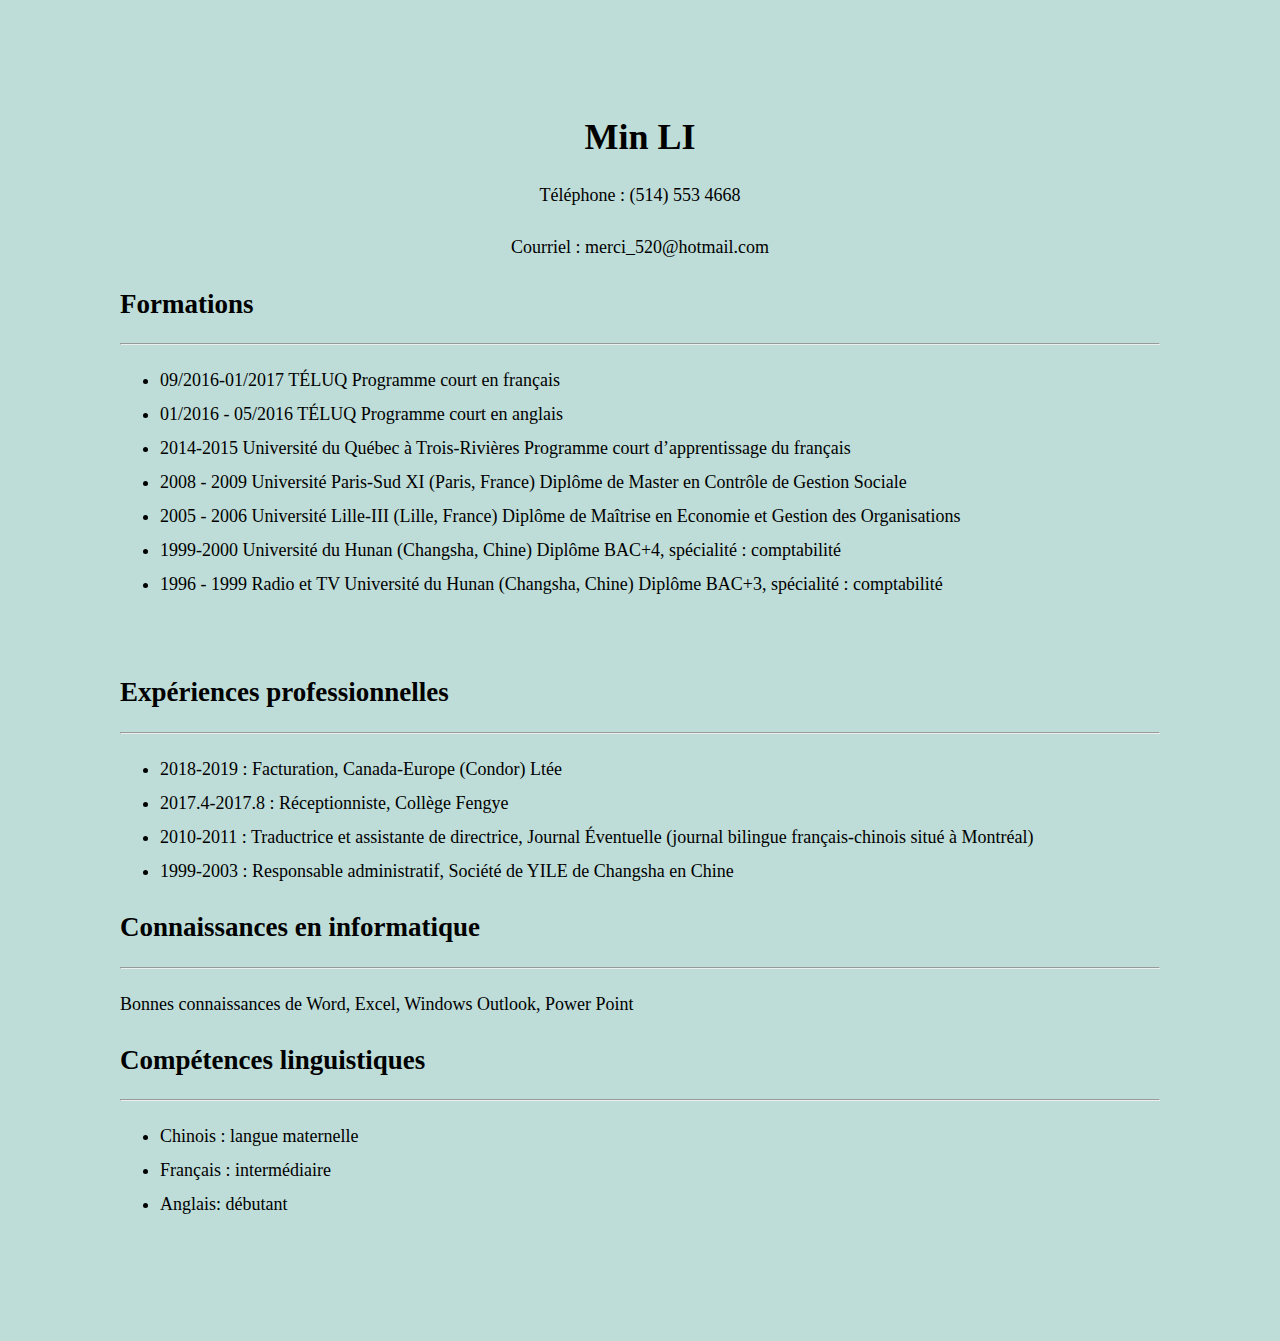
==== index.html @ 52ea101c "Chargment de partage de mon CV en lligne" ====
<!DOCTYPE html>
<html lang="en">
<head>
    <meta charset="UTF-8">
    <meta http-equiv="X-UA-Compatible" content="IE=edge">
    <meta name="viewport" content="width=device-width, initial-scale=1.0">
    <title>CV</title>
    <link rel="stylesheet" href="style.css">
</head>

<body>
  <header><h1><b>Min LI</b></h1></header>   
<div>
    <p><gras>Téléphone :</gras> (514) 553 4668</p>
    <p>Courriel : merci_520@hotmail.com</p>
</div>
<h2><b>Formations</b></h2>
<hr>

<ul>	
    <li>09/2016-01/2017     TÉLUQ Programme court en français</li>

	<li>01/2016 - 05/2016    TÉLUQ
                   Programme court en anglais</li>

    <li>2014-2015          Université du Québec à Trois-Rivières
                      Programme court d’apprentissage du français </li>

    <li>2008 - 2009         Université Paris-Sud XI (Paris, France)
                      Diplôme de Master en Contrôle de Gestion Sociale</li> 
 
	<li>2005 - 2006          Université Lille-III (Lille, France)
                      Diplôme de Maîtrise en Economie et Gestion des Organisations</li>

	<li>1999-2000          Université du Hunan (Changsha, Chine)
                   Diplôme BAC+4, spécialité : comptabilité</li>

	<li>1996 - 1999         Radio et TV Université du Hunan (Changsha, Chine)
                   Diplôme BAC+3, spécialité : comptabilité</li>
 </ul>
 <br>

<h2><b>Expériences professionnelles</b></h2>
<hr>

<ul>
    <li>2018-2019 : Facturation, Canada-Europe (Condor) Ltée</li>

    <li>	2017.4-2017.8 : Réceptionniste, Collège Fengye</li>

    <li>	2010-2011 : Traductrice et assistante de directrice, Journal Éventuelle (journal    
            bilingue français-chinois situé à Montréal) </li>

    <li>	1999-2003 : Responsable administratif, Société de YILE de Changsha en Chine</li>
</ul>

<h2><b>Connaissances en informatique</b></h2>
<hr>

<p>Bonnes connaissances de Word, Excel, Windows Outlook, Power Point</p>

<h2><b>Compétences linguistiques</b></h2>
<hr>

<ul>	
    <li>Chinois : langue maternelle</li> 
    <li>Français : intermédiaire</li>
    <li>Anglais: débutant</li>
</ul>

</body>
</html>
---- style.css ----
body{
    background-color: rgb(190, 221, 216);
    margin: 120px; /*Margins sur les quatres côtés*/
    line-height:34px ;
    font-size:large;
}

header{
    text-align : center;
}
div{
    text-align : center;
}
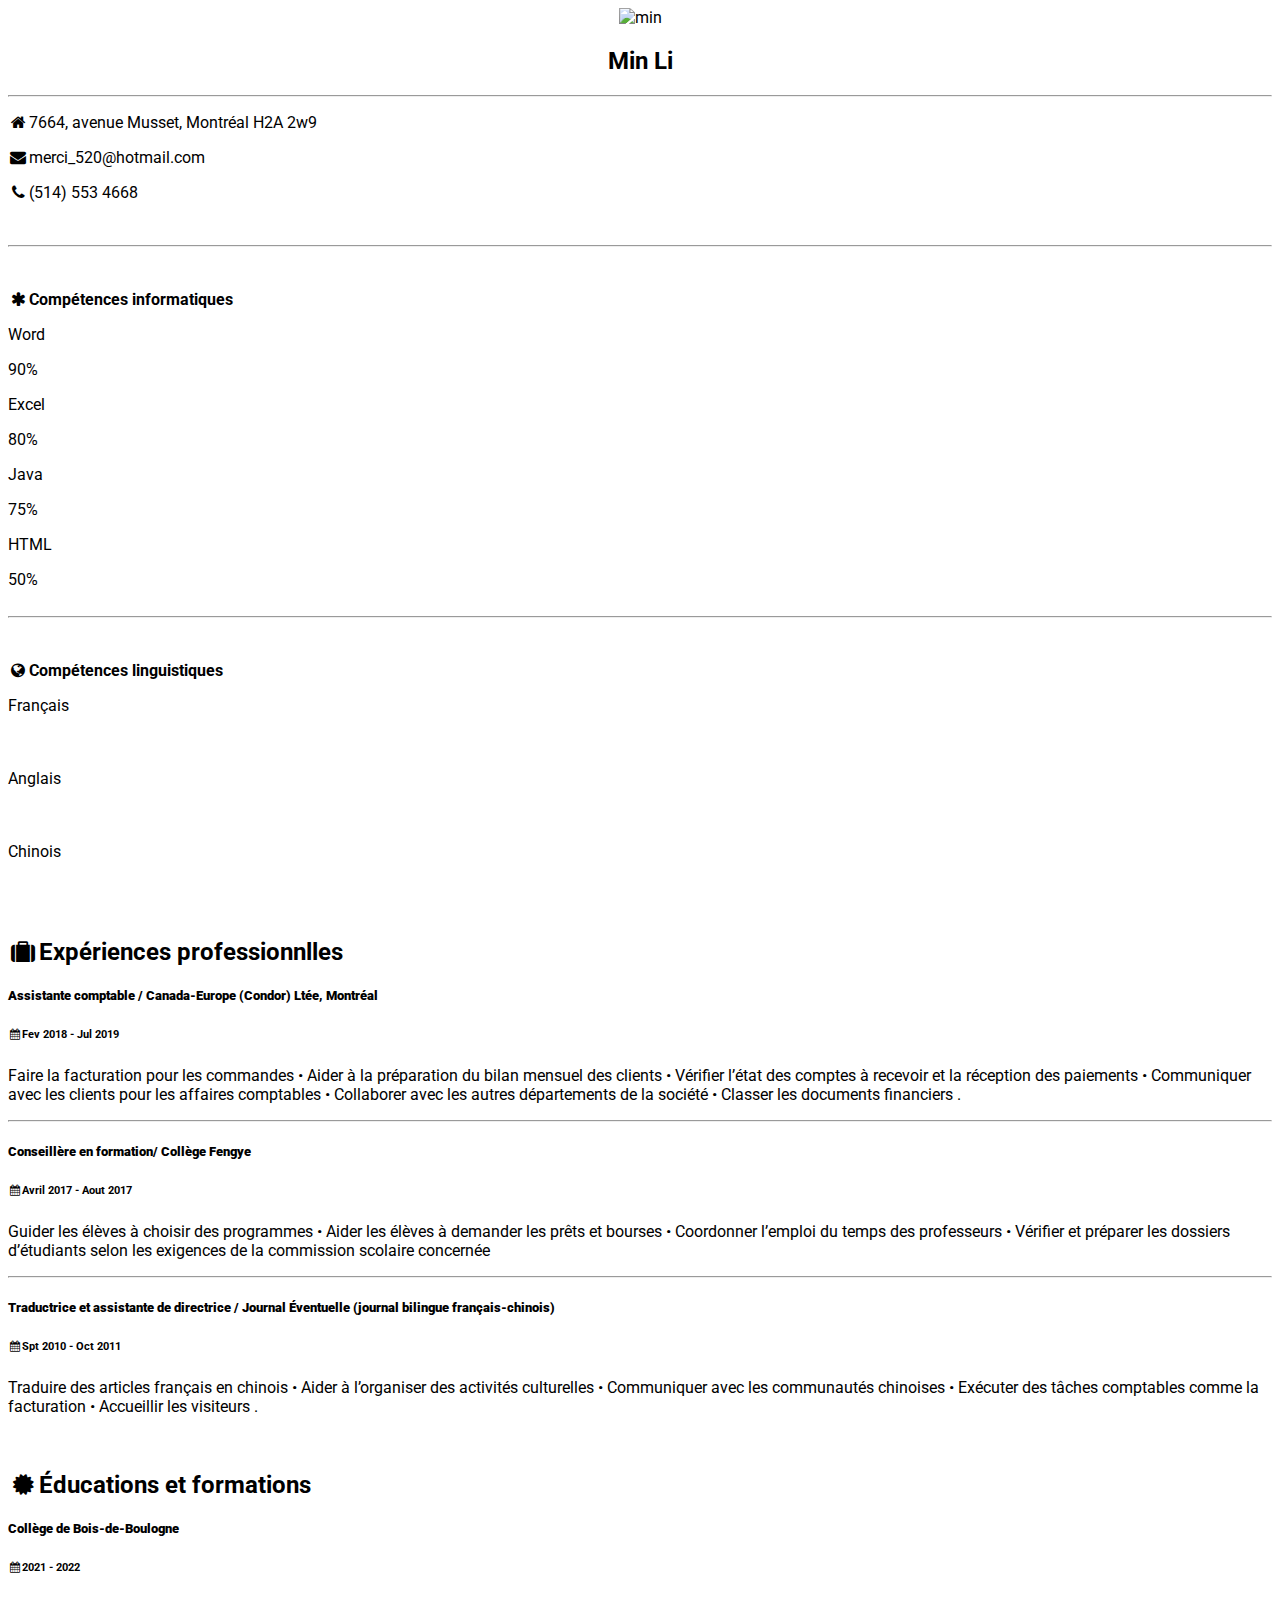
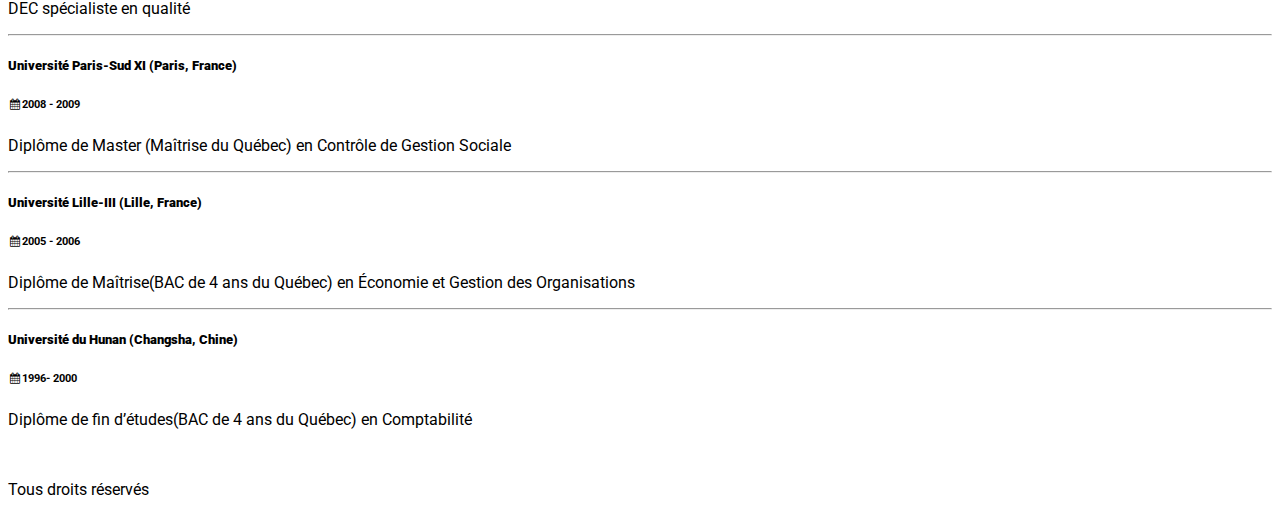
==== commit 056541bb: "Add files via upload" ====
--- a/index.html
+++ b/index.html
@@ -1,72 +1,172 @@
 <!DOCTYPE html>
-<html lang="en">
-<head>
-    <meta charset="UTF-8">
-    <meta http-equiv="X-UA-Compatible" content="IE=edge">
-    <meta name="viewport" content="width=device-width, initial-scale=1.0">
-    <title>CV</title>
-    <link rel="stylesheet" href="style.css">
-</head>
+<html>
+<title>W3.CSS Template</title>
+<meta charset="UTF-8">
+<meta name="viewport" content="width=device-width, initial-scale=1">
+<link rel="stylesheet" href="./CSS.css">
+<link rel='stylesheet' href='https://fonts.googleapis.com/css?family=Roboto'>
+<link rel="stylesheet" href="https://cdnjs.cloudflare.com/ajax/libs/font-awesome/4.7.0/css/font-awesome.min.css">
+<style>
+html,body,h1,h2,h3,h4,h5,h6 {font-family: "Roboto", sans-serif}
+</style>
+<body class="w3-light-grey">
 
-<body>
-  <header><h1><b>Min LI</b></h1></header>   
-<div>
-    <p><gras>Téléphone :</gras> (514) 553 4668</p>
-    <p>Courriel : merci_520@hotmail.com</p>
+<!-- Page Container -->
+<div class="w3-content w3-margin-top" style="max-width:1400px;">
+
+  <!-- The Grid -->
+  <div class="w3-row-padding">
+  
+    <!-- Left Column -->
+    <div class="w3-third">
+    
+      <div class="w3-white w3-text-grey w3-card-4">
+        <div class="w3-display-container" style="text-align: center;">
+          <img src="minli.jpg"  style="width:50%;"  alt="min">
+          <div class="w3-display-bottomcenter w3-container w3-text-black" >
+            <h2>Min Li</h2>
+          </div>
+        </div>
+        <hr>
+
+        <div class="w3-container">
+          
+            
+          <p><i class="fa fa-home fa-fw w3-margin-right w3-large w3-text-teal"></i>7664, avenue Musset, Montréal H2A 2w9</p>
+          <p><i class="fa fa-envelope fa-fw w3-margin-right w3-large w3-text-teal"></i>merci_520@hotmail.com</p>
+          <p><i class="fa fa-phone fa-fw w3-margin-right w3-large w3-text-teal"></i>(514) 553 4668</p>
+          <br>
+          <hr>
+          <br>
+          
+
+        
+          <p class="w3-large"><b><i class="fa fa-asterisk fa-fw w3-margin-right w3-text-teal"></i>Compétences informatiques</b></p>
+          <p>Word</p>
+          <div class="w3-light-grey w3-round-xlarge w3-small">
+            <div class="w3-container w3-center w3-round-xlarge w3-teal" style="width:90%">90%</div>
+          </div>
+          <p>Excel</p>
+          <div class="w3-light-grey w3-round-xlarge w3-small">
+            <div class="w3-container w3-center w3-round-xlarge w3-teal" style="width:80%">
+              <div class="w3-center w3-text-white">80%</div>
+            </div>
+          </div>
+          <p>Java</p>
+          <div class="w3-light-grey w3-round-xlarge w3-small">
+            <div class="w3-container w3-center w3-round-xlarge w3-teal" style="width:75%">75%</div>
+          </div>
+          <p>HTML</p>
+          <div class="w3-light-grey w3-round-xlarge w3-small">
+            <div class="w3-container w3-center w3-round-xlarge w3-teal" style="width:50%">50%</div>
+          </div>
+          <br>
+          <hr>
+          <br>
+          
+
+          <p class="w3-large w3-text-theme"><b><i class="fa fa-globe fa-fw w3-margin-right w3-text-teal"></i>Compétences linguistiques</b></p>
+          <p>Français</p>
+          <div class="w3-light-grey w3-round-xlarge">
+            <div class="w3-round-xlarge w3-teal" style="height:22px;width:80%"></div>
+          </div>
+          <p>Anglais</p>
+          <div class="w3-light-grey w3-round-xlarge">
+            <div class="w3-round-xlarge w3-teal" style="height:22px;width:55%"></div>
+          </div>
+          <p>Chinois</p>
+          <div class="w3-light-grey w3-round-xlarge">
+            <div class="w3-round-xlarge w3-teal" style="height:22px;width:100%"></div>
+          </div>
+          <br>
+          
+
+        </div>
+      </div>
+
+    <!-- End Left Column -->
+    </div>
+
+    <!-- Right Column -->
+    <div class="w3-twothird">
+    
+      <div class="w3-container w3-card w3-white w3-margin-bottom">
+        <h2 class="w3-text-grey w3-padding-16"><i class="fa fa-suitcase fa-fw w3-margin-right w3-xxlarge w3-text-teal"></i>Expériences professionnlles</h2>
+        <div class="w3-container">
+          <h5 class="w3-opacity"><b>Assistante comptable / Canada-Europe (Condor) Ltée, Montréal</b></h5>
+          <h6 class="w3-text-teal"><i class="fa fa-calendar fa-fw w3-margin-right"></i>Fev 2018 - <span>Jul 2019</span></h6>
+          <p>Faire la facturation pour les commandes
+            •	Aider à la préparation du bilan mensuel des clients
+            •	Vérifier l’état des comptes à recevoir et la réception des paiements
+            •	Communiquer avec les clients pour les affaires comptables
+            •	Collaborer avec les autres départements de la société
+            •	Classer les documents financiers
+            .</p>
+          <hr>
+        </div>
+        <div class="w3-container">
+          <h5 class="w3-opacity"><b>Conseillère en formation/ Collège Fengye</b></h5>
+          <h6 class="w3-text-teal"><i class="fa fa-calendar fa-fw w3-margin-right"></i>Avril 2017 - Aout 2017</h6>
+          <p>Guider les élèves à choisir des programmes
+          •	Aider les élèves à demander les prêts et bourses
+          •	Coordonner l’emploi du temps des professeurs
+          •	Vérifier et préparer les dossiers d’étudiants selon les exigences de la commission scolaire concernée
+          </p>
+          <hr>
+        </div>
+        <div class="w3-container">
+          <h5 class="w3-opacity"><b>Traductrice et assistante de directrice  / Journal Éventuelle (journal bilingue français-chinois)</b></h5>
+          <h6 class="w3-text-teal"><i class="fa fa-calendar fa-fw w3-margin-right"></i>Spt 2010 - Oct 2011</h6>
+          <p>Traduire des articles français en chinois
+            •	Aider à l’organiser des activités culturelles
+            •	Communiquer avec les communautés chinoises
+            •	Exécuter des tâches comptables comme la facturation
+            •	Accueillir les visiteurs
+            . </p><br>
+        </div>
+      </div>
+
+      <div class="w3-container w3-card w3-white">
+        <h2 class="w3-text-grey w3-padding-16"><i class="fa fa-certificate fa-fw w3-margin-right w3-xxlarge w3-text-teal"></i>Éducations et formations</h2>
+        <div class="w3-container">
+          <h5 class="w3-opacity"><b> Collège de Bois-de-Boulogne</b></h5>
+          <h6 class="w3-text-teal"><i class="fa fa-calendar fa-fw w3-margin-right"></i>2021 - 2022</h6>
+          <p>DEC spécialiste en qualité</p>
+          <hr>
+        </div>
+        <div class="w3-container">
+          <h5 class="w3-opacity"><b>Université Paris-Sud XI (Paris, France)                                                                                        </b></h5>
+          <h6 class="w3-text-teal"><i class="fa fa-calendar fa-fw w3-margin-right"></i>2008 - 2009</h6>
+          <p>Diplôme de Master (Maîtrise du Québec) en Contrôle de Gestion Sociale</p>
+          <hr>
+        </div>
+        <div class="w3-container">
+          <h5 class="w3-opacity"><b>Université Lille-III (Lille, France)</b></h5>
+          <h6 class="w3-text-teal"><i class="fa fa-calendar fa-fw w3-margin-right"></i>2005 - 2006</h6>
+          <p>Diplôme de Maîtrise(BAC de 4 ans du Québec) en Économie et Gestion des Organisations</p>
+          <hr>
+        </div>
+        <div class="w3-container">
+            <h5 class="w3-opacity"><b>Université du Hunan (Changsha, Chine)</b></h5>
+            <h6 class="w3-text-teal"><i class="fa fa-calendar fa-fw w3-margin-right"></i>1996- 2000</h6>
+            <p>Diplôme de fin d’études(BAC de 4 ans du Québec) en Comptabilité  </p><br>
+          </div>
+         
+      </div>
+      
+    <!-- End Right Column -->
+    </div>
+    
+  <!-- End Grid -->
+  </div>
+  
+  <!-- End Page Container -->
 </div>
-<h2><b>Formations</b></h2>
-<hr>
 
-<ul>	
-    <li>09/2016-01/2017     TÉLUQ Programme court en français</li>
-
-	<li>01/2016 - 05/2016    TÉLUQ
-                   Programme court en anglais</li>
-
-    <li>2014-2015          Université du Québec à Trois-Rivières
-                      Programme court d’apprentissage du français </li>
-
-    <li>2008 - 2009         Université Paris-Sud XI (Paris, France)
-                      Diplôme de Master en Contrôle de Gestion Sociale</li> 
- 
-	<li>2005 - 2006          Université Lille-III (Lille, France)
-                      Diplôme de Maîtrise en Economie et Gestion des Organisations</li>
-
-	<li>1999-2000          Université du Hunan (Changsha, Chine)
-                   Diplôme BAC+4, spécialité : comptabilité</li>
-
-	<li>1996 - 1999         Radio et TV Université du Hunan (Changsha, Chine)
-                   Diplôme BAC+3, spécialité : comptabilité</li>
- </ul>
- <br>
-
-<h2><b>Expériences professionnelles</b></h2>
-<hr>
-
-<ul>
-    <li>2018-2019 : Facturation, Canada-Europe (Condor) Ltée</li>
-
-    <li>	2017.4-2017.8 : Réceptionniste, Collège Fengye</li>
-
-    <li>	2010-2011 : Traductrice et assistante de directrice, Journal Éventuelle (journal    
-            bilingue français-chinois situé à Montréal) </li>
-
-    <li>	1999-2003 : Responsable administratif, Société de YILE de Changsha en Chine</li>
-</ul>
-
-<h2><b>Connaissances en informatique</b></h2>
-<hr>
-
-<p>Bonnes connaissances de Word, Excel, Windows Outlook, Power Point</p>
-
-<h2><b>Compétences linguistiques</b></h2>
-<hr>
-
-<ul>	
-    <li>Chinois : langue maternelle</li> 
-    <li>Français : intermédiaire</li>
-    <li>Anglais: débutant</li>
-</ul>
+<footer class="w3-container w3-teal w3-center w3-margin-top">
+  
+  <p>Tous droits réservés</a></p>
+</footer>
 
 </body>
 </html>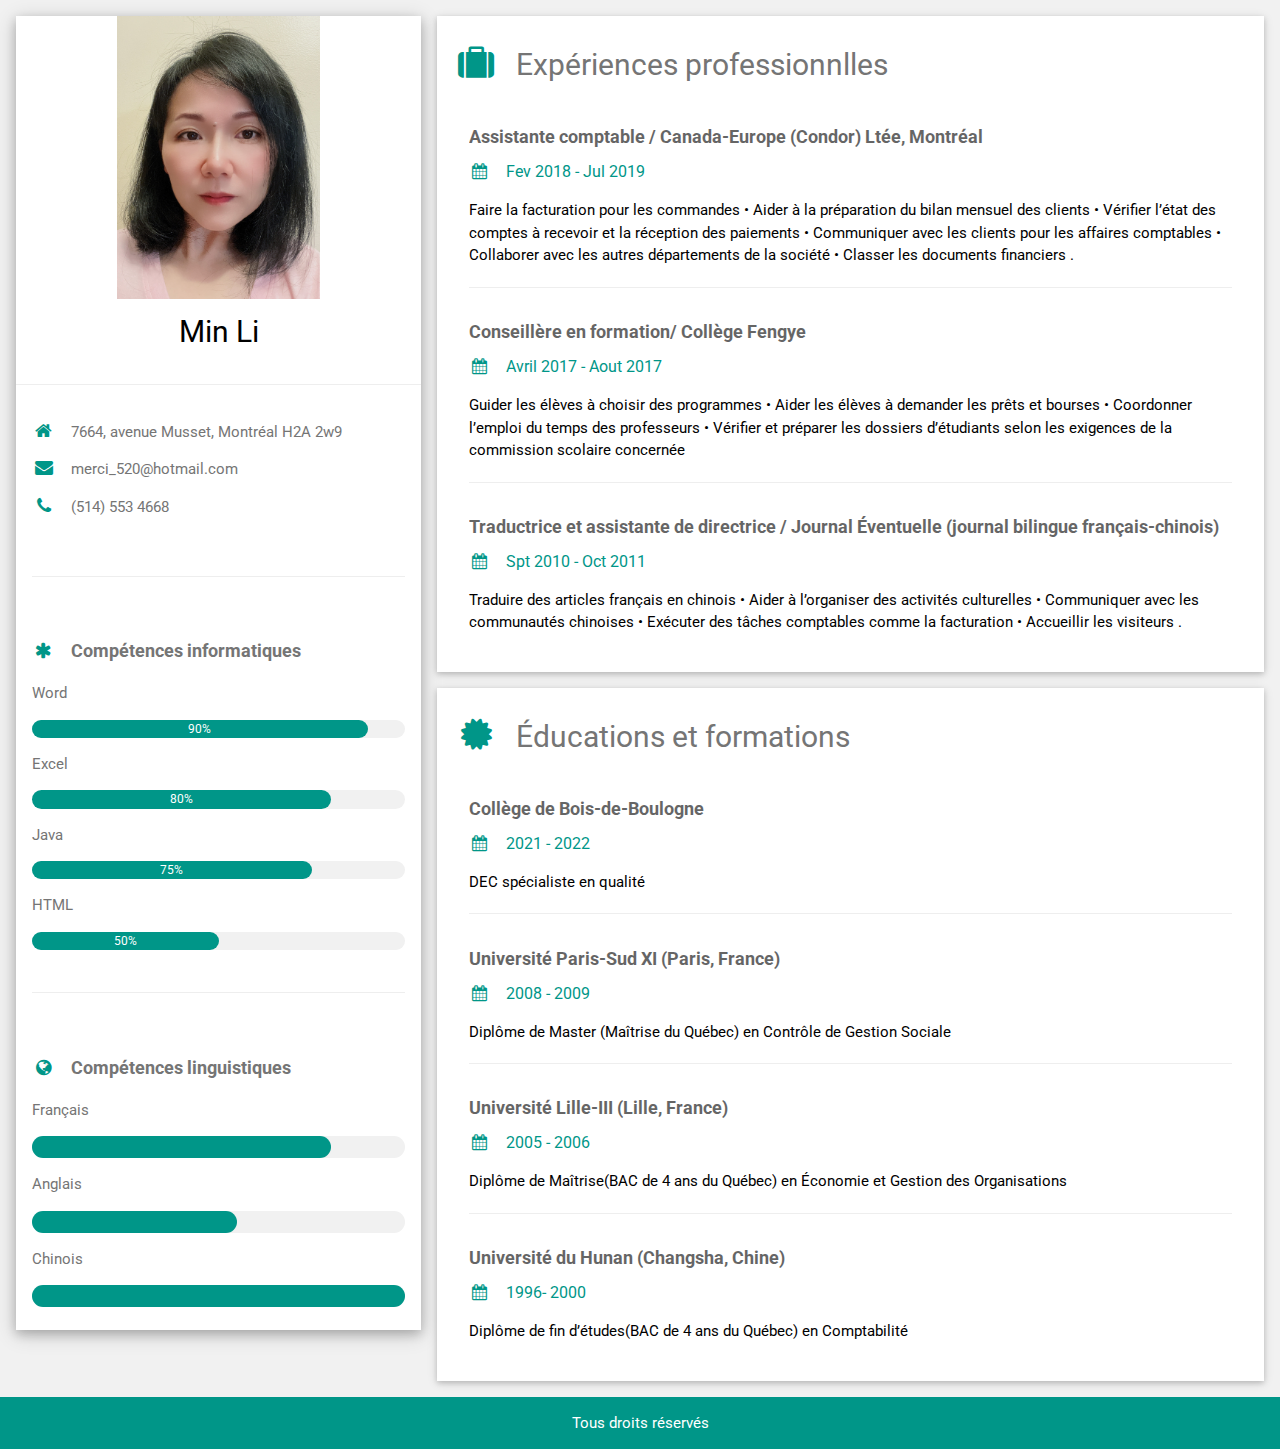
==== commit f9c69169: "Update index.html" ====
--- a/index.html
+++ b/index.html
@@ -3,7 +3,7 @@
 <title>W3.CSS Template</title>
 <meta charset="UTF-8">
 <meta name="viewport" content="width=device-width, initial-scale=1">
-<link rel="stylesheet" href="./CSS.css">
+<link rel="stylesheet" href="./style.css">
 <link rel='stylesheet' href='https://fonts.googleapis.com/css?family=Roboto'>
 <link rel="stylesheet" href="https://cdnjs.cloudflare.com/ajax/libs/font-awesome/4.7.0/css/font-awesome.min.css">
 <style>
@@ -169,4 +169,4 @@
 </footer>
 
 </body>
-</html>+</html>
--- a/style.css
+++ b/style.css
@@ -0,0 +1,235 @@
+﻿/* W3.CSS 4.15 December 2020 by Jan Egil and Borge Refsnes */
+html{box-sizing:border-box}*,*:before,*:after{box-sizing:inherit}
+/* Extract from normalize.css by Nicolas Gallagher and Jonathan Neal git.io/normalize */
+html{-ms-text-size-adjust:100%;-webkit-text-size-adjust:100%}body{margin:0}
+article,aside,details,figcaption,figure,footer,header,main,menu,nav,section{display:block}summary{display:list-item}
+audio,canvas,progress,video{display:inline-block}progress{vertical-align:baseline}
+audio:not([controls]){display:none;height:0}[hidden],template{display:none}
+a{background-color:transparent}a:active,a:hover{outline-width:0}
+abbr[title]{border-bottom:none;text-decoration:underline;text-decoration:underline dotted}
+b,strong{font-weight:bolder}dfn{font-style:italic}mark{background:#ff0;color:#000}
+small{font-size:80%}sub,sup{font-size:75%;line-height:0;position:relative;vertical-align:baseline}
+sub{bottom:-0.25em}sup{top:-0.5em}figure{margin:1em 40px}img{border-style:none}
+code,kbd,pre,samp{font-family:monospace,monospace;font-size:1em}hr{box-sizing:content-box;height:0;overflow:visible}
+button,input,select,textarea,optgroup{font:inherit;margin:0}optgroup{font-weight:bold}
+button,input{overflow:visible}button,select{text-transform:none}
+button,[type=button],[type=reset],[type=submit]{-webkit-appearance:button}
+button::-moz-focus-inner,[type=button]::-moz-focus-inner,[type=reset]::-moz-focus-inner,[type=submit]::-moz-focus-inner{border-style:none;padding:0}
+button:-moz-focusring,[type=button]:-moz-focusring,[type=reset]:-moz-focusring,[type=submit]:-moz-focusring{outline:1px dotted ButtonText}
+fieldset{border:1px solid #c0c0c0;margin:0 2px;padding:.35em .625em .75em}
+legend{color:inherit;display:table;max-width:100%;padding:0;white-space:normal}textarea{overflow:auto}
+[type=checkbox],[type=radio]{padding:0}
+[type=number]::-webkit-inner-spin-button,[type=number]::-webkit-outer-spin-button{height:auto}
+[type=search]{-webkit-appearance:textfield;outline-offset:-2px}
+[type=search]::-webkit-search-decoration{-webkit-appearance:none}
+::-webkit-file-upload-button{-webkit-appearance:button;font:inherit}
+/* End extract */
+html,body{font-family:Verdana,sans-serif;font-size:15px;line-height:1.5}html{overflow-x:hidden}
+h1{font-size:36px}h2{font-size:30px}h3{font-size:24px}h4{font-size:20px}h5{font-size:18px}h6{font-size:16px}
+.w3-serif{font-family:serif}.w3-sans-serif{font-family:sans-serif}.w3-cursive{font-family:cursive}.w3-monospace{font-family:monospace}
+h1,h2,h3,h4,h5,h6{font-family:"Segoe UI",Arial,sans-serif;font-weight:400;margin:10px 0}.w3-wide{letter-spacing:4px}
+hr{border:0;border-top:1px solid #eee;margin:20px 0}
+.w3-image{max-width:100%;height:auto}img{vertical-align:middle}a{color:inherit}
+.w3-table,.w3-table-all{border-collapse:collapse;border-spacing:0;width:100%;display:table}.w3-table-all{border:1px solid #ccc}
+.w3-bordered tr,.w3-table-all tr{border-bottom:1px solid #ddd}.w3-striped tbody tr:nth-child(even){background-color:#f1f1f1}
+.w3-table-all tr:nth-child(odd){background-color:#fff}.w3-table-all tr:nth-child(even){background-color:#f1f1f1}
+.w3-hoverable tbody tr:hover,.w3-ul.w3-hoverable li:hover{background-color:#ccc}.w3-centered tr th,.w3-centered tr td{text-align:center}
+.w3-table td,.w3-table th,.w3-table-all td,.w3-table-all th{padding:8px 8px;display:table-cell;text-align:left;vertical-align:top}
+.w3-table th:first-child,.w3-table td:first-child,.w3-table-all th:first-child,.w3-table-all td:first-child{padding-left:16px}
+.w3-btn,.w3-button{border:none;display:inline-block;padding:8px 16px;vertical-align:middle;overflow:hidden;text-decoration:none;color:inherit;background-color:inherit;text-align:center;cursor:pointer;white-space:nowrap}
+.w3-btn:hover{box-shadow:0 8px 16px 0 rgba(0,0,0,0.2),0 6px 20px 0 rgba(0,0,0,0.19)}
+.w3-btn,.w3-button{-webkit-touch-callout:none;-webkit-user-select:none;-khtml-user-select:none;-moz-user-select:none;-ms-user-select:none;user-select:none}   
+.w3-disabled,.w3-btn:disabled,.w3-button:disabled{cursor:not-allowed;opacity:0.3}.w3-disabled *,:disabled *{pointer-events:none}
+.w3-btn.w3-disabled:hover,.w3-btn:disabled:hover{box-shadow:none}
+.w3-badge,.w3-tag{background-color:#000;color:#fff;display:inline-block;padding-left:8px;padding-right:8px;text-align:center}.w3-badge{border-radius:50%}
+.w3-ul{list-style-type:none;padding:0;margin:0}.w3-ul li{padding:8px 16px;border-bottom:1px solid #ddd}.w3-ul li:last-child{border-bottom:none}
+.w3-tooltip,.w3-display-container{position:relative}.w3-tooltip .w3-text{display:none}.w3-tooltip:hover .w3-text{display:inline-block}
+.w3-ripple:active{opacity:0.5}.w3-ripple{transition:opacity 0s}
+.w3-input{padding:8px;display:block;border:none;border-bottom:1px solid #ccc;width:100%}
+.w3-select{padding:9px 0;width:100%;border:none;border-bottom:1px solid #ccc}
+.w3-dropdown-click,.w3-dropdown-hover{position:relative;display:inline-block;cursor:pointer}
+.w3-dropdown-hover:hover .w3-dropdown-content{display:block}
+.w3-dropdown-hover:first-child,.w3-dropdown-click:hover{background-color:#ccc;color:#000}
+.w3-dropdown-hover:hover > .w3-button:first-child,.w3-dropdown-click:hover > .w3-button:first-child{background-color:#ccc;color:#000}
+.w3-dropdown-content{cursor:auto;color:#000;background-color:#fff;display:none;position:absolute;min-width:160px;margin:0;padding:0;z-index:1}
+.w3-check,.w3-radio{width:24px;height:24px;position:relative;top:6px}
+.w3-sidebar{height:100%;width:200px;background-color:#fff;position:fixed!important;z-index:1;overflow:auto}
+.w3-bar-block .w3-dropdown-hover,.w3-bar-block .w3-dropdown-click{width:100%}
+.w3-bar-block .w3-dropdown-hover .w3-dropdown-content,.w3-bar-block .w3-dropdown-click .w3-dropdown-content{min-width:100%}
+.w3-bar-block .w3-dropdown-hover .w3-button,.w3-bar-block .w3-dropdown-click .w3-button{width:100%;text-align:left;padding:8px 16px}
+.w3-main,#main{transition:margin-left .4s}
+.w3-modal{z-index:3;display:none;padding-top:100px;position:fixed;left:0;top:0;width:100%;height:100%;overflow:auto;background-color:rgb(0,0,0);background-color:rgba(0,0,0,0.4)}
+.w3-modal-content{margin:auto;background-color:#fff;position:relative;padding:0;outline:0;width:600px}
+.w3-bar{width:100%;overflow:hidden}.w3-center .w3-bar{display:inline-block;width:auto}
+.w3-bar .w3-bar-item{padding:8px 16px;float:left;width:auto;border:none;display:block;outline:0}
+.w3-bar .w3-dropdown-hover,.w3-bar .w3-dropdown-click{position:static;float:left}
+.w3-bar .w3-button{white-space:normal}
+.w3-bar-block .w3-bar-item{width:100%;display:block;padding:8px 16px;text-align:left;border:none;white-space:normal;float:none;outline:0}
+.w3-bar-block.w3-center .w3-bar-item{text-align:center}.w3-block{display:block;width:100%}
+.w3-responsive{display:block;overflow-x:auto}
+.w3-container:after,.w3-container:before,.w3-panel:after,.w3-panel:before,.w3-row:after,.w3-row:before,.w3-row-padding:after,.w3-row-padding:before,
+.w3-cell-row:before,.w3-cell-row:after,.w3-clear:after,.w3-clear:before,.w3-bar:before,.w3-bar:after{content:"";display:table;clear:both}
+.w3-col,.w3-half,.w3-third,.w3-twothird,.w3-threequarter,.w3-quarter{float:left;width:100%}
+.w3-col.s1{width:8.33333%}.w3-col.s2{width:16.66666%}.w3-col.s3{width:24.99999%}.w3-col.s4{width:33.33333%}
+.w3-col.s5{width:41.66666%}.w3-col.s6{width:49.99999%}.w3-col.s7{width:58.33333%}.w3-col.s8{width:66.66666%}
+.w3-col.s9{width:74.99999%}.w3-col.s10{width:83.33333%}.w3-col.s11{width:91.66666%}.w3-col.s12{width:99.99999%}
+@media (min-width:601px){.w3-col.m1{width:8.33333%}.w3-col.m2{width:16.66666%}.w3-col.m3,.w3-quarter{width:24.99999%}.w3-col.m4,.w3-third{width:33.33333%}
+.w3-col.m5{width:41.66666%}.w3-col.m6,.w3-half{width:49.99999%}.w3-col.m7{width:58.33333%}.w3-col.m8,.w3-twothird{width:66.66666%}
+.w3-col.m9,.w3-threequarter{width:74.99999%}.w3-col.m10{width:83.33333%}.w3-col.m11{width:91.66666%}.w3-col.m12{width:99.99999%}}
+@media (min-width:993px){.w3-col.l1{width:8.33333%}.w3-col.l2{width:16.66666%}.w3-col.l3{width:24.99999%}.w3-col.l4{width:33.33333%}
+.w3-col.l5{width:41.66666%}.w3-col.l6{width:49.99999%}.w3-col.l7{width:58.33333%}.w3-col.l8{width:66.66666%}
+.w3-col.l9{width:74.99999%}.w3-col.l10{width:83.33333%}.w3-col.l11{width:91.66666%}.w3-col.l12{width:99.99999%}}
+.w3-rest{overflow:hidden}.w3-stretch{margin-left:-16px;margin-right:-16px}
+.w3-content,.w3-auto{margin-left:auto;margin-right:auto}.w3-content{max-width:980px}.w3-auto{max-width:1140px}
+.w3-cell-row{display:table;width:100%}.w3-cell{display:table-cell}
+.w3-cell-top{vertical-align:top}.w3-cell-middle{vertical-align:middle}.w3-cell-bottom{vertical-align:bottom}
+.w3-hide{display:none!important}.w3-show-block,.w3-show{display:block!important}.w3-show-inline-block{display:inline-block!important}
+@media (max-width:1205px){.w3-auto{max-width:95%}}
+@media (max-width:600px){.w3-modal-content{margin:0 10px;width:auto!important}.w3-modal{padding-top:30px}
+.w3-dropdown-hover.w3-mobile .w3-dropdown-content,.w3-dropdown-click.w3-mobile .w3-dropdown-content{position:relative}	
+.w3-hide-small{display:none!important}.w3-mobile{display:block;width:100%!important}.w3-bar-item.w3-mobile,.w3-dropdown-hover.w3-mobile,.w3-dropdown-click.w3-mobile{text-align:center}
+.w3-dropdown-hover.w3-mobile,.w3-dropdown-hover.w3-mobile .w3-btn,.w3-dropdown-hover.w3-mobile .w3-button,.w3-dropdown-click.w3-mobile,.w3-dropdown-click.w3-mobile .w3-btn,.w3-dropdown-click.w3-mobile .w3-button{width:100%}}
+@media (max-width:768px){.w3-modal-content{width:500px}.w3-modal{padding-top:50px}}
+@media (min-width:993px){.w3-modal-content{width:900px}.w3-hide-large{display:none!important}.w3-sidebar.w3-collapse{display:block!important}}
+@media (max-width:992px) and (min-width:601px){.w3-hide-medium{display:none!important}}
+@media (max-width:992px){.w3-sidebar.w3-collapse{display:none}.w3-main{margin-left:0!important;margin-right:0!important}.w3-auto{max-width:100%}}
+.w3-top,.w3-bottom{position:fixed;width:100%;z-index:1}.w3-top{top:0}.w3-bottom{bottom:0}
+.w3-overlay{position:fixed;display:none;width:100%;height:100%;top:0;left:0;right:0;bottom:0;background-color:rgba(0,0,0,0.5);z-index:2}
+.w3-display-topleft{position:absolute;left:0;top:0}.w3-display-topright{position:absolute;right:0;top:0}
+.w3-display-bottomleft{position:absolute;left:0;bottom:0}.w3-display-bottomright{position:absolute;right:0;bottom:0}
+.w3-display-middle{position:absolute;top:50%;left:50%;transform:translate(-50%,-50%);-ms-transform:translate(-50%,-50%)}
+.w3-display-left{position:absolute;top:50%;left:0%;transform:translate(0%,-50%);-ms-transform:translate(-0%,-50%)}
+.w3-display-right{position:absolute;top:50%;right:0%;transform:translate(0%,-50%);-ms-transform:translate(0%,-50%)}
+.w3-display-topmiddle{position:absolute;left:50%;top:0;transform:translate(-50%,0%);-ms-transform:translate(-50%,0%)}
+.w3-display-bottommiddle{position:absolute;left:50%;bottom:0;transform:translate(-50%,0%);-ms-transform:translate(-50%,0%)}
+.w3-display-container:hover .w3-display-hover{display:block}.w3-display-container:hover span.w3-display-hover{display:inline-block}.w3-display-hover{display:none}
+.w3-display-position{position:absolute}
+.w3-circle{border-radius:50%}
+.w3-round-small{border-radius:2px}.w3-round,.w3-round-medium{border-radius:4px}.w3-round-large{border-radius:8px}.w3-round-xlarge{border-radius:16px}.w3-round-xxlarge{border-radius:32px}
+.w3-row-padding,.w3-row-padding>.w3-half,.w3-row-padding>.w3-third,.w3-row-padding>.w3-twothird,.w3-row-padding>.w3-threequarter,.w3-row-padding>.w3-quarter,.w3-row-padding>.w3-col{padding:0 8px}
+.w3-container,.w3-panel{padding:0.01em 16px}.w3-panel{margin-top:16px;margin-bottom:16px}
+.w3-code,.w3-codespan{font-family:Consolas,"courier new";font-size:16px}
+.w3-code{width:auto;background-color:#fff;padding:8px 12px;border-left:4px solid #4CAF50;word-wrap:break-word}
+.w3-codespan{color:crimson;background-color:#f1f1f1;padding-left:4px;padding-right:4px;font-size:110%}
+.w3-card,.w3-card-2{box-shadow:0 2px 5px 0 rgba(0,0,0,0.16),0 2px 10px 0 rgba(0,0,0,0.12)}
+.w3-card-4,.w3-hover-shadow:hover{box-shadow:0 4px 10px 0 rgba(0,0,0,0.2),0 4px 20px 0 rgba(0,0,0,0.19)}
+.w3-spin{animation:w3-spin 2s infinite linear}@keyframes w3-spin{0%{transform:rotate(0deg)}100%{transform:rotate(359deg)}}
+.w3-animate-fading{animation:fading 10s infinite}@keyframes fading{0%{opacity:0}50%{opacity:1}100%{opacity:0}}
+.w3-animate-opacity{animation:opac 0.8s}@keyframes opac{from{opacity:0} to{opacity:1}}
+.w3-animate-top{position:relative;animation:animatetop 0.4s}@keyframes animatetop{from{top:-300px;opacity:0} to{top:0;opacity:1}}
+.w3-animate-left{position:relative;animation:animateleft 0.4s}@keyframes animateleft{from{left:-300px;opacity:0} to{left:0;opacity:1}}
+.w3-animate-right{position:relative;animation:animateright 0.4s}@keyframes animateright{from{right:-300px;opacity:0} to{right:0;opacity:1}}
+.w3-animate-bottom{position:relative;animation:animatebottom 0.4s}@keyframes animatebottom{from{bottom:-300px;opacity:0} to{bottom:0;opacity:1}}
+.w3-animate-zoom {animation:animatezoom 0.6s}@keyframes animatezoom{from{transform:scale(0)} to{transform:scale(1)}}
+.w3-animate-input{transition:width 0.4s ease-in-out}.w3-animate-input:focus{width:100%!important}
+.w3-opacity,.w3-hover-opacity:hover{opacity:0.60}.w3-opacity-off,.w3-hover-opacity-off:hover{opacity:1}
+.w3-opacity-max{opacity:0.25}.w3-opacity-min{opacity:0.75}
+.w3-greyscale-max,.w3-grayscale-max,.w3-hover-greyscale:hover,.w3-hover-grayscale:hover{filter:grayscale(100%)}
+.w3-greyscale,.w3-grayscale{filter:grayscale(75%)}.w3-greyscale-min,.w3-grayscale-min{filter:grayscale(50%)}
+.w3-sepia{filter:sepia(75%)}.w3-sepia-max,.w3-hover-sepia:hover{filter:sepia(100%)}.w3-sepia-min{filter:sepia(50%)}
+.w3-tiny{font-size:10px!important}.w3-small{font-size:12px!important}.w3-medium{font-size:15px!important}.w3-large{font-size:18px!important}
+.w3-xlarge{font-size:24px!important}.w3-xxlarge{font-size:36px!important}.w3-xxxlarge{font-size:48px!important}.w3-jumbo{font-size:64px!important}
+.w3-left-align{text-align:left!important}.w3-right-align{text-align:right!important}.w3-justify{text-align:justify!important}.w3-center{text-align:center!important}
+.w3-border-0{border:0!important}.w3-border{border:1px solid #ccc!important}
+.w3-border-top{border-top:1px solid #ccc!important}.w3-border-bottom{border-bottom:1px solid #ccc!important}
+.w3-border-left{border-left:1px solid #ccc!important}.w3-border-right{border-right:1px solid #ccc!important}
+.w3-topbar{border-top:6px solid #ccc!important}.w3-bottombar{border-bottom:6px solid #ccc!important}
+.w3-leftbar{border-left:6px solid #ccc!important}.w3-rightbar{border-right:6px solid #ccc!important}
+.w3-section,.w3-code{margin-top:16px!important;margin-bottom:16px!important}
+.w3-margin{margin:16px!important}.w3-margin-top{margin-top:16px!important}.w3-margin-bottom{margin-bottom:16px!important}
+.w3-margin-left{margin-left:16px!important}.w3-margin-right{margin-right:16px!important}
+.w3-padding-small{padding:4px 8px!important}.w3-padding{padding:8px 16px!important}.w3-padding-large{padding:12px 24px!important}
+.w3-padding-16{padding-top:16px!important;padding-bottom:16px!important}.w3-padding-24{padding-top:24px!important;padding-bottom:24px!important}
+.w3-padding-32{padding-top:32px!important;padding-bottom:32px!important}.w3-padding-48{padding-top:48px!important;padding-bottom:48px!important}
+.w3-padding-64{padding-top:64px!important;padding-bottom:64px!important}
+.w3-padding-top-64{padding-top:64px!important}.w3-padding-top-48{padding-top:48px!important}
+.w3-padding-top-32{padding-top:32px!important}.w3-padding-top-24{padding-top:24px!important}
+.w3-left{float:left!important}.w3-right{float:right!important}
+.w3-button:hover{color:#000!important;background-color:#ccc!important}
+.w3-transparent,.w3-hover-none:hover{background-color:transparent!important}
+.w3-hover-none:hover{box-shadow:none!important}
+/* Colors */
+.w3-amber,.w3-hover-amber:hover{color:#000!important;background-color:#ffc107!important}
+.w3-aqua,.w3-hover-aqua:hover{color:#000!important;background-color:#00ffff!important}
+.w3-blue,.w3-hover-blue:hover{color:#fff!important;background-color:#2196F3!important}
+.w3-light-blue,.w3-hover-light-blue:hover{color:#000!important;background-color:#87CEEB!important}
+.w3-brown,.w3-hover-brown:hover{color:#fff!important;background-color:#795548!important}
+.w3-cyan,.w3-hover-cyan:hover{color:#000!important;background-color:#00bcd4!important}
+.w3-blue-grey,.w3-hover-blue-grey:hover,.w3-blue-gray,.w3-hover-blue-gray:hover{color:#fff!important;background-color:#607d8b!important}
+.w3-green,.w3-hover-green:hover{color:#fff!important;background-color:#4CAF50!important}
+.w3-light-green,.w3-hover-light-green:hover{color:#000!important;background-color:#8bc34a!important}
+.w3-indigo,.w3-hover-indigo:hover{color:#fff!important;background-color:#3f51b5!important}
+.w3-khaki,.w3-hover-khaki:hover{color:#000!important;background-color:#f0e68c!important}
+.w3-lime,.w3-hover-lime:hover{color:#000!important;background-color:#cddc39!important}
+.w3-orange,.w3-hover-orange:hover{color:#000!important;background-color:#ff9800!important}
+.w3-deep-orange,.w3-hover-deep-orange:hover{color:#fff!important;background-color:#ff5722!important}
+.w3-pink,.w3-hover-pink:hover{color:#fff!important;background-color:#e91e63!important}
+.w3-purple,.w3-hover-purple:hover{color:#fff!important;background-color:#9c27b0!important}
+.w3-deep-purple,.w3-hover-deep-purple:hover{color:#fff!important;background-color:#673ab7!important}
+.w3-red,.w3-hover-red:hover{color:#fff!important;background-color:#f44336!important}
+.w3-sand,.w3-hover-sand:hover{color:#000!important;background-color:#fdf5e6!important}
+.w3-teal,.w3-hover-teal:hover{color:#fff!important;background-color:#009688!important}
+.w3-yellow,.w3-hover-yellow:hover{color:#000!important;background-color:#ffeb3b!important}
+.w3-white,.w3-hover-white:hover{color:#000!important;background-color:#fff!important}
+.w3-black,.w3-hover-black:hover{color:#fff!important;background-color:#000!important}
+.w3-grey,.w3-hover-grey:hover,.w3-gray,.w3-hover-gray:hover{color:#000!important;background-color:#9e9e9e!important}
+.w3-light-grey,.w3-hover-light-grey:hover,.w3-light-gray,.w3-hover-light-gray:hover{color:#000!important;background-color:#f1f1f1!important}
+.w3-dark-grey,.w3-hover-dark-grey:hover,.w3-dark-gray,.w3-hover-dark-gray:hover{color:#fff!important;background-color:#616161!important}
+.w3-pale-red,.w3-hover-pale-red:hover{color:#000!important;background-color:#ffdddd!important}
+.w3-pale-green,.w3-hover-pale-green:hover{color:#000!important;background-color:#ddffdd!important}
+.w3-pale-yellow,.w3-hover-pale-yellow:hover{color:#000!important;background-color:#ffffcc!important}
+.w3-pale-blue,.w3-hover-pale-blue:hover{color:#000!important;background-color:#ddffff!important}
+.w3-text-amber,.w3-hover-text-amber:hover{color:#ffc107!important}
+.w3-text-aqua,.w3-hover-text-aqua:hover{color:#00ffff!important}
+.w3-text-blue,.w3-hover-text-blue:hover{color:#2196F3!important}
+.w3-text-light-blue,.w3-hover-text-light-blue:hover{color:#87CEEB!important}
+.w3-text-brown,.w3-hover-text-brown:hover{color:#795548!important}
+.w3-text-cyan,.w3-hover-text-cyan:hover{color:#00bcd4!important}
+.w3-text-blue-grey,.w3-hover-text-blue-grey:hover,.w3-text-blue-gray,.w3-hover-text-blue-gray:hover{color:#607d8b!important}
+.w3-text-green,.w3-hover-text-green:hover{color:#4CAF50!important}
+.w3-text-light-green,.w3-hover-text-light-green:hover{color:#8bc34a!important}
+.w3-text-indigo,.w3-hover-text-indigo:hover{color:#3f51b5!important}
+.w3-text-khaki,.w3-hover-text-khaki:hover{color:#b4aa50!important}
+.w3-text-lime,.w3-hover-text-lime:hover{color:#cddc39!important}
+.w3-text-orange,.w3-hover-text-orange:hover{color:#ff9800!important}
+.w3-text-deep-orange,.w3-hover-text-deep-orange:hover{color:#ff5722!important}
+.w3-text-pink,.w3-hover-text-pink:hover{color:#e91e63!important}
+.w3-text-purple,.w3-hover-text-purple:hover{color:#9c27b0!important}
+.w3-text-deep-purple,.w3-hover-text-deep-purple:hover{color:#673ab7!important}
+.w3-text-red,.w3-hover-text-red:hover{color:#f44336!important}
+.w3-text-sand,.w3-hover-text-sand:hover{color:#fdf5e6!important}
+.w3-text-teal,.w3-hover-text-teal:hover{color:#009688!important}
+.w3-text-yellow,.w3-hover-text-yellow:hover{color:#d2be0e!important}
+.w3-text-white,.w3-hover-text-white:hover{color:#fff!important}
+.w3-text-black,.w3-hover-text-black:hover{color:#000!important}
+.w3-text-grey,.w3-hover-text-grey:hover,.w3-text-gray,.w3-hover-text-gray:hover{color:#757575!important}
+.w3-text-light-grey,.w3-hover-text-light-grey:hover,.w3-text-light-gray,.w3-hover-text-light-gray:hover{color:#f1f1f1!important}
+.w3-text-dark-grey,.w3-hover-text-dark-grey:hover,.w3-text-dark-gray,.w3-hover-text-dark-gray:hover{color:#3a3a3a!important}
+.w3-border-amber,.w3-hover-border-amber:hover{border-color:#ffc107!important}
+.w3-border-aqua,.w3-hover-border-aqua:hover{border-color:#00ffff!important}
+.w3-border-blue,.w3-hover-border-blue:hover{border-color:#2196F3!important}
+.w3-border-light-blue,.w3-hover-border-light-blue:hover{border-color:#87CEEB!important}
+.w3-border-brown,.w3-hover-border-brown:hover{border-color:#795548!important}
+.w3-border-cyan,.w3-hover-border-cyan:hover{border-color:#00bcd4!important}
+.w3-border-blue-grey,.w3-hover-border-blue-grey:hover,.w3-border-blue-gray,.w3-hover-border-blue-gray:hover{border-color:#607d8b!important}
+.w3-border-green,.w3-hover-border-green:hover{border-color:#4CAF50!important}
+.w3-border-light-green,.w3-hover-border-light-green:hover{border-color:#8bc34a!important}
+.w3-border-indigo,.w3-hover-border-indigo:hover{border-color:#3f51b5!important}
+.w3-border-khaki,.w3-hover-border-khaki:hover{border-color:#f0e68c!important}
+.w3-border-lime,.w3-hover-border-lime:hover{border-color:#cddc39!important}
+.w3-border-orange,.w3-hover-border-orange:hover{border-color:#ff9800!important}
+.w3-border-deep-orange,.w3-hover-border-deep-orange:hover{border-color:#ff5722!important}
+.w3-border-pink,.w3-hover-border-pink:hover{border-color:#e91e63!important}
+.w3-border-purple,.w3-hover-border-purple:hover{border-color:#9c27b0!important}
+.w3-border-deep-purple,.w3-hover-border-deep-purple:hover{border-color:#673ab7!important}
+.w3-border-red,.w3-hover-border-red:hover{border-color:#f44336!important}
+.w3-border-sand,.w3-hover-border-sand:hover{border-color:#fdf5e6!important}
+.w3-border-teal,.w3-hover-border-teal:hover{border-color:#009688!important}
+.w3-border-yellow,.w3-hover-border-yellow:hover{border-color:#ffeb3b!important}
+.w3-border-white,.w3-hover-border-white:hover{border-color:#fff!important}
+.w3-border-black,.w3-hover-border-black:hover{border-color:#000!important}
+.w3-border-grey,.w3-hover-border-grey:hover,.w3-border-gray,.w3-hover-border-gray:hover{border-color:#9e9e9e!important}
+.w3-border-light-grey,.w3-hover-border-light-grey:hover,.w3-border-light-gray,.w3-hover-border-light-gray:hover{border-color:#f1f1f1!important}
+.w3-border-dark-grey,.w3-hover-border-dark-grey:hover,.w3-border-dark-gray,.w3-hover-border-dark-gray:hover{border-color:#616161!important}
+.w3-border-pale-red,.w3-hover-border-pale-red:hover{border-color:#ffe7e7!important}.w3-border-pale-green,.w3-hover-border-pale-green:hover{border-color:#e7ffe7!important}
+.w3-border-pale-yellow,.w3-hover-border-pale-yellow:hover{border-color:#ffffcc!important}.w3-border-pale-blue,.w3-hover-border-pale-blue:hover{border-color:#e7ffff!important}